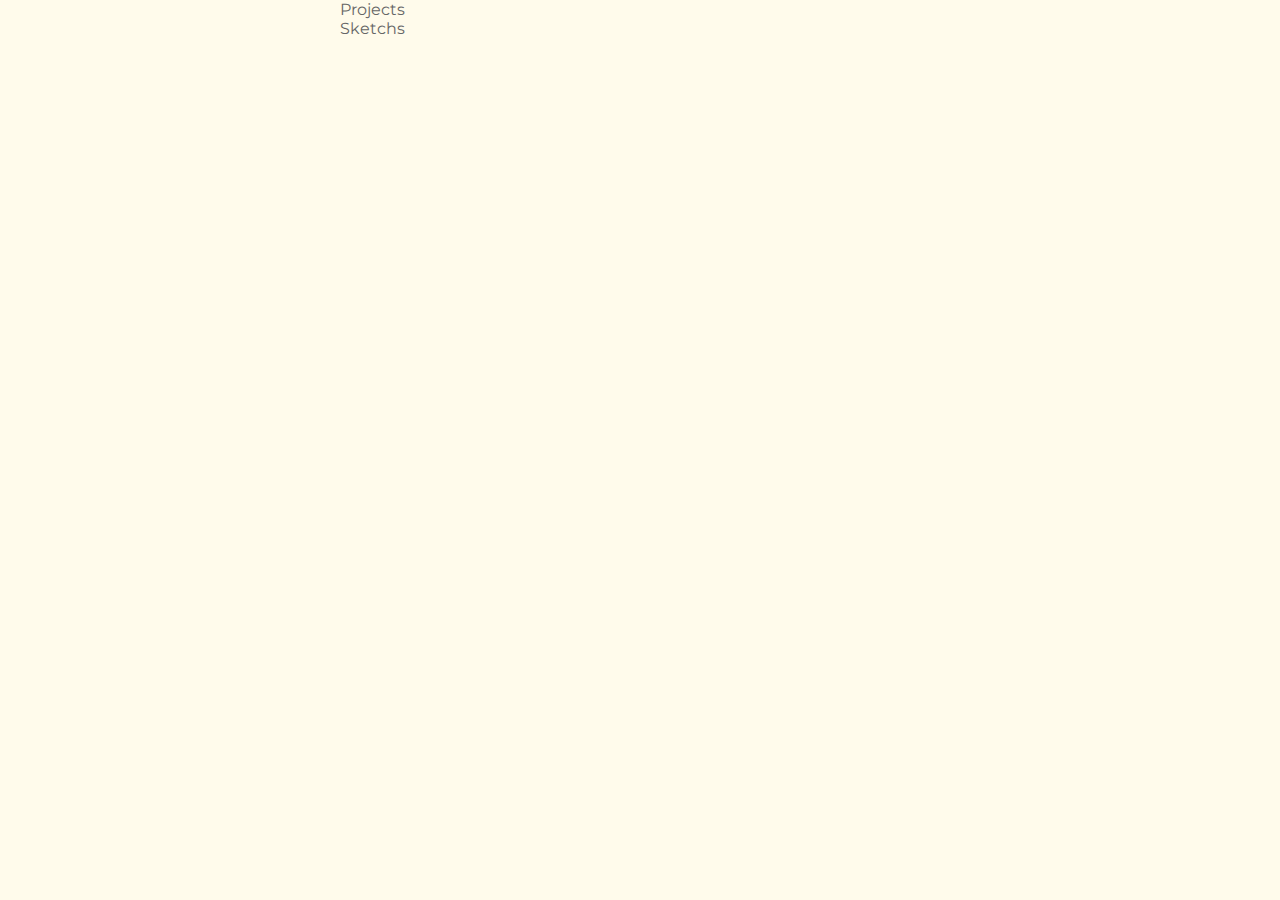
==== index.html @ c01631d0 "update site design" ====
<!DOCTYPE html>
<html>

<head>
    <link href="http://fonts.googleapis.com/css?family=Montserrat:400,700|Nunito:300,700&subset=latin,latin-ext" rel="stylesheet" type="text/css">
    <meta http-equiv="X-UA-Compatible" content="IE=edge,chrome=1" />
    <meta name="viewport" content="width=device-width, initial-scale=1.0">
    <meta name="apple-mobile-web-app-capable" content="yes">
    <meta name="description" content="mselmany" />
    <meta charset="utf-8" />
    <script src="assets/code_javascript/jquery.min.js"></script>
    <title>mselmany</title>
    
    <link rel="stylesheet" href="assets/code_css/code_css.css">
    <script src="assets/code_javascript/code_javascript.js"></script>
</head>

<body>

    <section class="field-main _border-box">
        
        <div class="field-desktop">

            <div class="container-folder _projects">
                <ul class="folder">
                    <li class="icon-folder"></li>
                    <li class="icon-folder"></li>
                    <li class="icon-folder"></li>
                    <li class="icon-folder"></li>
                </ul>
                <div class="title-folder">
                    <span>Projects</span>
                </div>
            </div>

            <div class="container-folder _sketchs">
                <ul class="folder">
                    <li class="icon-folder"></li>
                    <li class="icon-folder"></li>
                    <li class="icon-folder"></li>
                    <li class="icon-folder"></li>
                </ul>
                <div class="title-folder">
                    <span>Sketchs</span>
                </div>
            </div>
            
        </div>
        
    </section>

</body>

</html>
---- assets/code_css/code_css.css ----
/*
*
* Css reset
*
*/

html,
body,
div,
span,
object,
iframe,
h1,
h2,
h3,
h4,
h5,
h6,
p,
blockquote,
pre,
a,
abbr,
acronym,
address,
code,
del,
dfn,
em,
img,
q,
dl,
dt,
dd,
ol,
ul,
li,
fieldset,
form,
label,
legend,
table,
caption,
tbody,
tfoot,
thead,
tr,
th,
td,
article,
aside,
dialog,
figure,
footer,
header,
hgroup,
nav,
section {
    margin: 0;
    padding: 0;
    border: 0;
    font-weight: inherit;
    font-style: inherit;
    font-size: 100%;
    font-family: inherit;
    vertical-align: baseline;
    text-decoration: none;
    list-style: none;
}
img {
    width: 100%
}
a:focus {
    outline: thin dotted;
}
a:hover,
a:active {
    outline: 0;
}
a img {
    border: 0;
}
*,
*::before,
*::after {
    -webkit-text-rendering: optimizeLegibility;
    -moz-text-rendering: optimizeLegibility;
    -ms-text-rendering: optimizeLegibility;
    -o-text-rendering: optimizeLegibility;
    text-rendering: optimizeLegibility;
    -webkit-font-smoothing: antialiased;
    -moz-font-smoothing: antialiased;
    -ms-font-smoothing: antialiased;
    -o-font-smoothing: antialiased;
    font-smoothing: antialiased;
}
.anim03 {
    -webkit-transition: all .3s;
    -moz-transition: all .3s;
    -ms-transition: all .3s;
    -o-transition: all .3s;
    transition: all .3s;
}
/*
*
* Css reset end.
* Reedited for the theme specifics -bg image, body box-sizing etc.
*
*/

/*
*
* main field positioning
*
*/

html,
body {
    width: 100%;
    height: 100%;
    top: 0!important;
    font-family: "Montserrat", "Nunito", sans-serif;
}
html {
    font-size: 16px;
    -webkit-text-size-adjust: 100%;
    -ms-text-size-adjust: 100%;
    background: #fffbeb;
    color: #666;
}
body {
    overflow: hidden;
}

.field-main {
    width: 100%;
    max-width: 650px;
    height: 100%;
    margin: 0 auto;
    padding: 0 25px;
    position: relative;
    -webkit-box-sizing:border-box;
    -moz-box-sizing: border-box;
    box-sizing: border-box;
}

/*
*
* logo - header field 
*
*/

.logo-field,
.logo-field > .logo,
._LOADED .logo-field > .logo:after,
.logo-field > .title{
    -webkit-transition: all .3s .3s;
    -moz-transition: all .3s .3s;
    -ms-transition: all .3s .3s;
    -o-transition: all .3s .3s;
    transition: all .3s .3s;
}

.logo-field{
    width: 100%;
    margin: 0 auto;
    position: relative;

    height: 100%;
    max-height: 600px;
    top: 50%;
    -webkit-transform: translateY(-50%);
    -moz-transform: translateY(-50%);
    -ms-transform: translateY(-50%);
    -o-transform: translateY(-50%);
    transform: translateY(-50%);
}
._LOADED .logo-field{
    height: 200px;
    max-height: 200px;
    margin-bottom: 100px;
    padding-top: 100px;
    top: 0;
    -webkit-transform: translateY(0);
    -moz-transform: translateY(0);
    -ms-transform: translateY(0);
    -o-transform: translateY(0);
    transform: translateY(0);
}
._CLEARED .logo-field{
    height: 0;
    max-height: 0;
    margin-bottom: 0;
    padding-top: 0;
    overflow: hidden;
    opacity: 0;
}

.logo-field > .logo{
    width: 100%;
    height: 100%;
    display: block;
    position: relative;
    background-color: #f1c40f;
    /*
    -- Declared on HTML file --
    background-image: url("others/SaulifyLogo.png");
    */
    background-repeat: no-repeat;
    background-position: center;
    background-size: cover;
    border-radius: 3px;
    box-shadow: 0 1px 2px 0 #bbb;
    overflow: hidden;
}
.logo-field > .logo:after{
    content: "";
    width: 100%;
    height: 100%;
    background: rgba(241, 196, 15, 0.5);
    border-radius: 3px;
    position: absolute;
    top: 0;left: 0;
    visibility: hidden;
    opacity: 0;
}
._LOADED .logo-field > .logo:after{
    visibility: visible;
    opacity: 1;
}
._CLEARED .logo-field > .logo{
    visibility: hidden;
    opacity: 0;
}

.logo-field > .title{
    width: 100%;
    color: #eee;
    text-shadow: 0 1px 1px #444;
    font-family: "Nunito", "Montserrat", sans-serif;
    font-weight: 900;
    text-align: center;
    letter-spacing: 2px;
    text-transform: uppercase;
    white-space: nowrap;
    text-overflow: ellipsis;
    overflow: hidden;
    font-size: 50px;
    line-height: 100px;
    position: absolute;
    
    bottom: 0;
    visibility: hidden;
    opacity: 0;
}
._LOADED .logo-field > .title{
    bottom: 50px;
    visibility: visible;
    opacity: 1;
}
._CLEARED .logo-field > .title{
    bottom: -50px;
    visibility: hidden;
    opacity: 0;
}
.logo-field > .title a{
    color: #eee;
}

/*
*
* Textbox & Submit field 
*
*/

#url-form{
    width: 100%;
    margin: 0 auto;
    margin-top: 25px;
    -webkit-box-sizing:border-box;
    -moz-box-sizing: border-box;
    box-sizing: border-box;
}
._CLEARED #url-form{
    height: 50px;
}

#url-form input{
    width: 100%;
    height: 50px;
    display: block;
    padding: 15px;
    position: relative;
    -webkit-box-sizing:border-box;
    -moz-box-sizing: border-box;
    box-sizing: border-box;
    white-space: nowrap;
    text-overflow: ellipsis;
    overflow: hidden;
    border: none;
    outline: none;
    border-radius: 0;
    box-shadow: 0 1px 3px 0 #bbb;
    font-family: "Nunito", "Montserrat", sans-serif;
    font-size: 16px;
    line-height: 20px;
}
#url-form #url,
._CLEARED #url-form #url:focus{
    border-radius: 2px 2px 0 0;
}
._CLEARED #url-form #url{
    border-radius: 2px;
}

#url-form #submit{
    border-radius: 0 0 2px 2px;
}
._CLEARED #url-form #submit{
    top: -25px;
    visibility: hidden !important;
    opacity: 0 !important;
    
    -webkit-transition-property: top, visibility, opacity !important;
    transition-duration: .1s !important;
    transition-delay: 0 !important;
}
._CLEARED #url-form #submit:hover,
._CLEARED #url-form #url:focus ~ #submit{
    top: 0;
    visibility: visible!important;
    opacity: 1 !important;
    
    -webkit-transition-property: top, visibility, opacity !important;
    transition-duration: .1s !important;
    transition-delay: 0 !important;
}

#url-form #url{
    background: #fff;
    color: #666;
}
#url-form #url:hover{
    color: #444;
}
#url-form #url:focus{
    background: #fbfbfb;
    color: #444;
}

#url-form #submit{
    background: #fff;
    color: #f1c40f;
    font-weight: 900;
    cursor: pointer;
}
#url-form #submit:hover{
    background: #eaf8ff;
    color: #2cbeff;
}
#url-form #submit:active{
    background: #2cbeff;
    color: #eaf8ff;
}
/*
#url-form #submit:hover{
    background: #fffbeb;
    color: #f1c40f;
}
#url-form #submit:active{
    background: #f1c40f;
    color: #fffbeb;
}
*/


#url-form #url,
#url-form #submit{
    -webkit-transition-property: transform, visibility, opacity;
    -webkit-transition-duration: .6s;
    -webkit-transition-timing-function: ease;
    -webkit-transition-delay: 0.3s;
    -moz-transition-property: transform, visibility, opacity;
    -moz-transition-duration: .6s;
    -moz-transition-timing-function: ease;
    -moz-transition-delay: 0.3s;
    -ms-transition-property: transform, visibility, opacity;
    -ms-transition-duration: .6s;
    -ms-transition-timing-function: ease;
    -ms-transition-delay: 0.3s;
    -o-transition-property: transform, visibility, opacity;
    -o-transition-duration: .6s;
    -o-transition-timing-function: ease;
    -o-transition-delay: 0.3s;
    transition-property: transform, visibility, opacity;
    transition-duration: .6s;
    transition-timing-function: ease;
    transition-delay: 0.3s;
    visibility: hidden;
    opacity: 0;
}
#url-form #url{
    -webkit-transform: translateY(300px);
    -moz-transform: translateY(300px);
    -ms-transform: translateY(300px);
    -o-transform: translateY(300px);
    transform: translateY(300px);
}
#url-form #submit{
    -webkit-transform: translateY(450px);
    -moz-transform: translateY(450px);
    -ms-transform: translateY(450px);
    -o-transform: translateY(450px);
    transform: translateY(450px);
}

._LOADED #url-form #url,
._LOADED #url-form #submit{
    visibility: visible;
    opacity: 1;
    -webkit-transform: translateY(0);
    -moz-transform: translateY(0);
    -ms-transform: translateY(0);
    -o-transform: translateY(0);
    transform: translateY(0);
}

/*
*
* some browser hacks 
*
*/

::selection{
    background: #f1c40f;
    color: #fff
}
::-moz-selection{
    background: #f1c40f;
    color: #fff
}

::-webkit-input-placeholder {
    color: #aaa;
}
:-moz-placeholder {
    color: #aaa;
    opacity: 1;
}
::-moz-placeholder {
    color: #aaa;
    opacity: 1;
}
:-ms-input-placeholder {
    color: #aaa;
}

/*
*
* Responsive sizes
*
*/

@media screen and (max-width: 480px) {
    .logo-field > .title{
        font-size: 30px;
    }
    #url-form > #url {
        font-size: 13px;
    }
}
@media screen and (max-width: 320px) {
    #url-form > #url {
        font-size: 10px;
    }
}










/*
*
* Colors
*

#4cc1ab
#f15e22
#ed3f3e
#cbd1a9
#82669c
#e06c63
#2cbeff
#1abc9c
#34495e
#ec6d67
#f1c40f
#6a4a3c
#2ecc71

*/
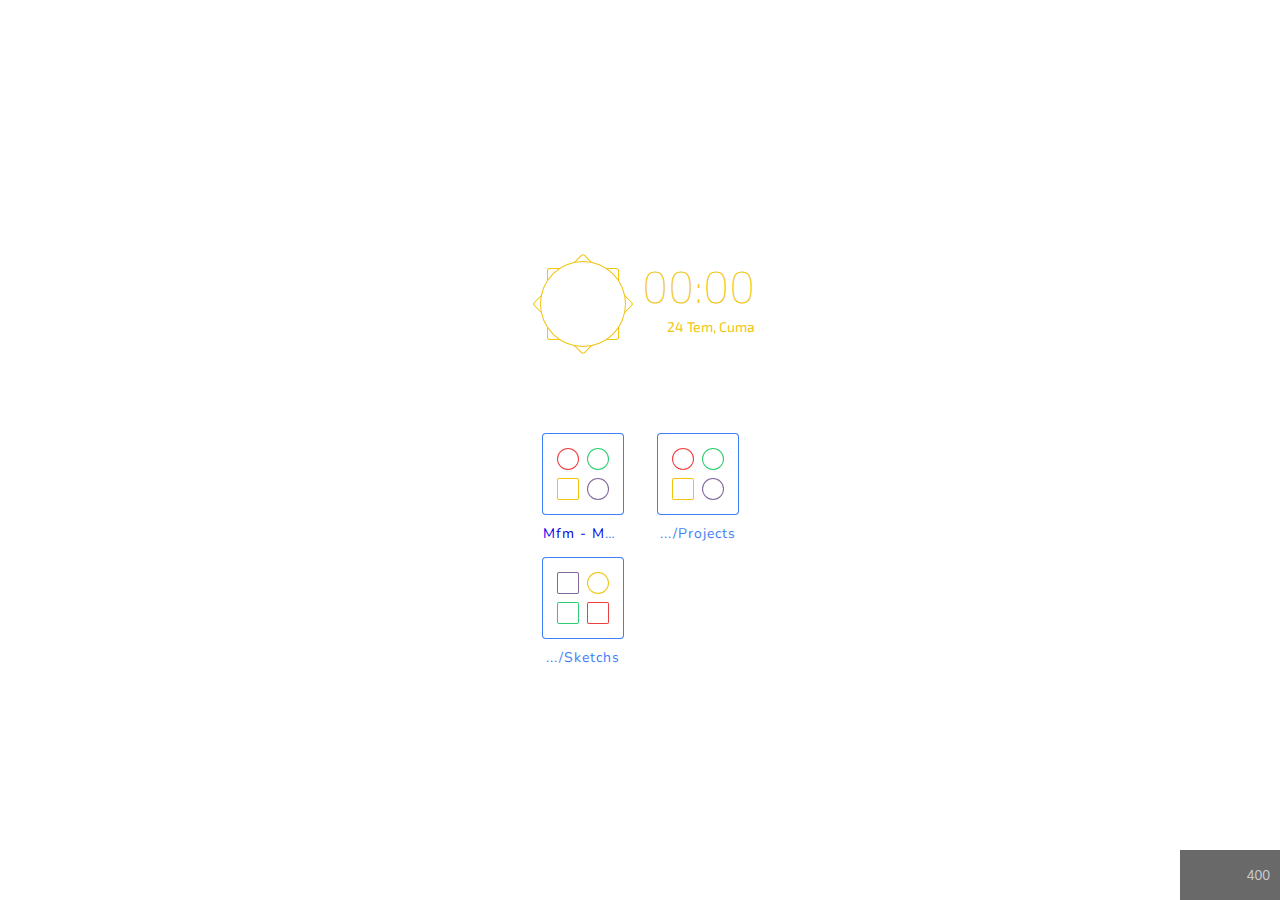
==== commit 8014775b: "MfM" ====
--- a/index.html
+++ b/index.html
@@ -2,7 +2,7 @@
 <html>
 
 <head>
-    <link href="http://fonts.googleapis.com/css?family=Montserrat:400,700|Nunito:300,700&subset=latin,latin-ext" rel="stylesheet" type="text/css">
+    <link href="http://fonts.googleapis.com/css?family=Montserrat:400,700|Nunito:300,700|Alegreya+Sans:100,400,100italic|Raleway:100,300|Exo+2:100italic,300,100&subset=latin,latin-ext" rel="stylesheet" type="text/css">
     <meta http-equiv="X-UA-Compatible" content="IE=edge,chrome=1" />
     <meta name="viewport" content="width=device-width, initial-scale=1.0">
     <meta name="apple-mobile-web-app-capable" content="yes">
@@ -17,36 +17,67 @@
 
 <body>
 
+    <button class="status anim04c">_LOADED</button>
+    
     <section class="field-main _border-box">
-        
-        <div class="field-desktop">
 
-            <div class="container-folder _projects">
-                <ul class="folder">
-                    <li class="icon-folder"></li>
-                    <li class="icon-folder"></li>
-                    <li class="icon-folder"></li>
-                    <li class="icon-folder"></li>
-                </ul>
-                <div class="title-folder">
-                    <span>Projects</span>
-                </div>
-            </div>
+        <div class="widget-watch _border-box">
 
-            <div class="container-folder _sketchs">
-                <ul class="folder">
-                    <li class="icon-folder"></li>
-                    <li class="icon-folder"></li>
-                    <li class="icon-folder"></li>
-                    <li class="icon-folder"></li>
-                </ul>
-                <div class="title-folder">
-                    <span>Sketchs</span>
+            <div class="field-air">
+                <div class="field-sun">
+                    <div class="sun"></div>
                 </div>
             </div>
             
+            <div class="field-watch">
+                <ul class="watch">
+                    <li class="clock"><span class="hour">00</span>:<span class="minute">00</span></li>
+                    <li class="date"><span class="month-count"></span> <span class="month-name"></span>, <span class="day"></span></li>
+                </ul>
+            </div>
+                                  
         </div>
         
+        <div class="widget-main _border-box">
+
+           <div class="container-folder _projects">
+               <ul class="folder">
+                   <li class="icon-folder"></li>
+                   <li class="icon-folder"></li>
+                   <li class="icon-folder"></li>
+                   <li class="icon-folder"></li>
+               </ul>
+               <div class="title-folder">
+                   <a href="/pages/projects/MfM/index.html">Mfm - MusicsfromMim�</a>
+               </div>
+           </div>
+		   
+		   <div class="container-folder _projects">
+               <ul class="folder">
+                   <li class="icon-folder"></li>
+                   <li class="icon-folder"></li>
+                   <li class="icon-folder"></li>
+                   <li class="icon-folder"></li>
+               </ul>
+               <div class="title-folder">
+                   <span>.../Projects</span>
+               </div>
+           </div>
+
+           <div class="container-folder _sketchs">
+               <ul class="folder">
+                   <li class="icon-folder"></li>
+                   <li class="icon-folder"></li>
+                   <li class="icon-folder"></li>
+                   <li class="icon-folder"></li>
+               </ul>
+               <div class="title-folder">
+                   <span>.../Sketchs</span>
+               </div>
+           </div>
+            
+        </div>
+
     </section>
 
 </body>
--- a/assets/code_css/code_css.css
+++ b/assets/code_css/code_css.css
@@ -119,30 +119,348 @@
     width: 100%;
     height: 100%;
     top: 0!important;
-    font-family: "Montserrat", "Nunito", sans-serif;
+    font-family: "Nunito", "Montserrat", sans-serif;
 }
 html {
-    font-size: 16px;
+    font-size: 14px;
     -webkit-text-size-adjust: 100%;
     -ms-text-size-adjust: 100%;
-    background: #fffbeb;
-    color: #666;
+    background: #fff;
+    color: #3e7ef8;
 }
 body {
     overflow: hidden;
 }
 
-.field-main {
-    width: 100%;
-    max-width: 650px;
-    height: 100%;
-    margin: 0 auto;
-    padding: 0 25px;
-    position: relative;
+._border-box{
     -webkit-box-sizing:border-box;
     -moz-box-sizing: border-box;
     box-sizing: border-box;
 }
+
+.field-main {
+    width: 100%;
+    max-width: 480px;
+    max-height: 100%;
+    margin: 0 auto;
+    padding: 25px;
+    position: absolute;
+}
+
+.widget-watch{
+    width: 280px;
+    height: 180px;
+    margin: 0 auto;
+    padding: 25px;
+    position: relative;
+   // box-shadow: 0 0 0 1px #f1c40f;
+    color: #f1c40f;
+    border-radius: 3px;
+    overflow: hidden;
+}
+.widget-watch:before,
+.widget-watch:after{
+    content: "";
+    width: 0;
+    height: 0;
+    display: block;
+    float: none;
+    clear: both;
+    visibility: hidden;
+}
+
+.field-air,
+.field-watch{
+    width: 50%;
+    height: 100%;
+    position: relative;
+    float: left;
+}
+
+.field-sun{
+    width: 70px;
+    height: 70px;
+    position: absolute;
+    top: 50%;left: 50%;
+    transform: translateX(-50%) translateY(-50%);
+}
+.field-sun > .sun{
+    width: 100%;
+    height: 100%;
+    box-shadow: 0 0 0 1px #f1c40f;
+    border-radius: 2px;
+}
+.field-sun > .sun:before{
+    content: "";
+    width: 100%;
+    height: 100%;
+    position: absolute;
+    top: 0;left: 0;
+    transform: rotate(45deg);
+    box-shadow: 0 0 0 1px #f1c40f;
+    border-radius: 2px;
+}
+.field-sun > .sun:after{
+    content: "";
+    width: 120%;
+    height: 120%;
+    position: absolute;
+    top: 50%;left: 50%;z-index: 3;
+    transform: translateX(-50%) translateY(-50%);
+    background: #fff;
+    box-shadow: 0 0 0 1px #f1c40f;
+    border-radius: 100%;
+}
+
+.field-watch > .watch{
+    position: relative;
+    top: 50%;left: 50%;
+    transform: translateX(-50%) translateY(-50%);
+    font-family: "Exo 2";
+    text-align: right;
+}
+.field-watch .watch > .clock{
+    font-size: 45px;
+    line-height: 45px;
+    font-weight: 100;
+}
+.field-watch .watch > .date{
+    padding: 10px 0;
+}
+
+.widget-main{
+    width: 280px;
+    min-height: 100px;
+    margin: 0 auto;
+    padding: 25px;
+    position: relative;
+   // box-shadow: 0 0 0 1px #3e7ef8;
+    color: #3e7ef8;
+    border-radius: 3px;
+    overflow: hidden;
+}
+.widget-main:before,
+.widget-main:after{
+    content: "";
+    width: 0;
+    height: 0;
+    display: block;
+    float: none;
+    clear: both;
+    visibility: hidden;
+}
+
+.container-folder{
+    width: 50%;
+    padding-top: 15px;
+    position: relative;
+    float: left;
+    clear: right;
+}
+
+.folder{
+    width: 60px;
+    height: 60px;
+    padding: 10px;
+    margin: auto;
+    position: relative;
+    z-index: 2;
+    box-shadow: 0 0 0 1px #3e7ef8;
+    border-radius: 3px;
+    cursor: pointer;
+}
+.folder:hover{
+    background: rgba(62, 126, 248, 0.1);
+    box-shadow: 0 0 0 2px #3e7ef8;
+}
+.folder:active{
+    background: rgba(62, 126, 248, 0.2);
+    transform: scale(0.97)
+}
+.title-folder{
+    max-width: 80px;
+    padding-top: 10px;
+    margin: auto;
+    position: relative;
+    z-index: 1;
+    text-align: center;
+    letter-spacing: 1px;
+    text-overflow: ellipsis;
+    white-space: nowrap;
+    overflow: hidden;
+    cursor: default;
+}
+.folder:hover ~ .title-folder:after{
+    content: "Open";
+    width: 100%;
+    position: absolute;
+    left: 0;
+    background: #fff;
+}
+
+.icon-folder{
+    width: 20px;
+    height: 20px;
+    float: left;
+    clear: right;
+    margin: 5px;
+    box-shadow: 0 0 0 1px #3e7ef8;
+    border-radius: 1px;
+}
+
+._projects .icon-folder:nth-child(1){
+    box-shadow: 0 0 0 1px #ed3f3e;
+    border-radius: 10px;
+}
+._projects .folder:hover .icon-folder:nth-child(1){
+    box-shadow: 0 0 0 2px #ed3f3e;
+}
+._projects .icon-folder:nth-child(2){
+    box-shadow: 0 0 0 1px #2ecc71;
+    border-radius: 10px;
+}
+._projects .folder:hover .icon-folder:nth-child(2){
+    box-shadow: 0 0 0 2px #2ecc71;
+}
+._projects .icon-folder:nth-child(3){
+    box-shadow: 0 0 0 1px #f1c40f;
+}
+._projects .folder:hover .icon-folder:nth-child(3){
+    box-shadow: 0 0 0 2px #f1c40f;
+}
+._projects .icon-folder:nth-child(4){
+    box-shadow: 0 0 0 1px #82669c;
+    border-radius: 10px;
+}
+._projects .folder:hover .icon-folder:nth-child(4){
+    box-shadow: 0 0 0 2px #82669c;
+}
+
+._sketchs .icon-folder:nth-child(1){
+    box-shadow: 0 0 0 1px #82669c;
+}
+._sketchs .folder:hover .icon-folder:nth-child(1){
+    box-shadow: 0 0 0 2px #82669c;
+}
+._sketchs .icon-folder:nth-child(2){
+    box-shadow: 0 0 0 1px #f1c40f;
+    border-radius: 10px;
+}
+._sketchs .folder:hover .icon-folder:nth-child(2){
+    box-shadow: 0 0 0 2px #f1c40f;
+}
+._sketchs .icon-folder:nth-child(3){
+    box-shadow: 0 0 0 1px #2ecc71;
+}
+._sketchs .folder:hover .icon-folder:nth-child(3){
+    box-shadow: 0 0 0 2px #2ecc71;
+}
+._sketchs .icon-folder:nth-child(4){
+    box-shadow: 0 0 0 1px #ed3f3e;
+}
+._sketchs .folder:hover .icon-folder:nth-child(4){
+    box-shadow: 0 0 0 2px #ed3f3e;
+}
+
+
+
+
+
+
+
+
+
+
+
+
+
+
+
+
+
+
+
+
+
+
+
+
+
+
+/*
+.field-header{
+    width: 100%;
+    height: 50px;
+    padding: 15px;
+    position: relative;
+    text-align: center;
+    line-height: 20px;
+    letter-spacing: 1px;
+    box-shadow: 0 1px 0 0 #3e7ef8;
+}
+
+.field-lists{
+    height: 310px;
+    position: relative;
+}
+
+.layer{
+    width: 100%;
+    height: 100%;
+    padding: 15px;
+    position: absolute;
+    top: 0;z-index: 1;
+    -webkit-box-sizing:border-box;
+    -moz-box-sizing: border-box;
+    box-sizing: border-box;
+    text-align: center;
+}
+
+.layer > ul li{
+    line-height: 30px;
+    white-space: nowrap;
+    text-overflow: ellipsis;
+    overflow: hidden;
+}
+
+.layer > ul li > ul li{
+    color: #888;
+}
+.layer > ul li > ul li:before{
+    content: "└";
+    padding-right: 5px;
+    color: #888;
+}
+*/
+
+/*
+*
+* Colors
+*
+
+#4cc1ab
+#f15e22
+#ed3f3e
+#cbd1a9
+#82669c
+#e06c63
+#2cbeff
+#1abc9c
+#34495e
+#ec6d67
+#f1c40f
+#6a4a3c
+#2ecc71
+
+*/
+
+
+
+
+
+
+
+
 
 /*
 *
@@ -484,23 +802,44 @@
 
 
 
-/*
-*
-* Colors
-*
-
-#4cc1ab
-#f15e22
-#ed3f3e
-#cbd1a9
-#82669c
-#e06c63
-#2cbeff
-#1abc9c
-#34495e
-#ec6d67
-#f1c40f
-#6a4a3c
-#2ecc71
-
-*/
+
+
+
+
+
+
+
+
+
+
+
+
+/*-----*/
+
+.status {
+    width: 100px;
+    height: 50px;
+    padding: 10px;
+    border: 0;
+    position: fixed;
+    bottom: 0;
+    right: 0;
+    z-index: 999999;
+    font: 100 14px/20px"Open Sans Condensed", sans-serif;
+    text-align: right;
+    background: #444;
+    color: #bbb;
+    opacity: 0.8;
+    overflow-x: hidden;
+    overflow-y: auto;
+    outline: 0;
+}
+.status:hover,
+.status:focus {
+    width: 180px;
+    height: 130px;
+    opacity: 1;
+}
+.status:focus {
+    outline: 2px solid #ff2c2c;
+}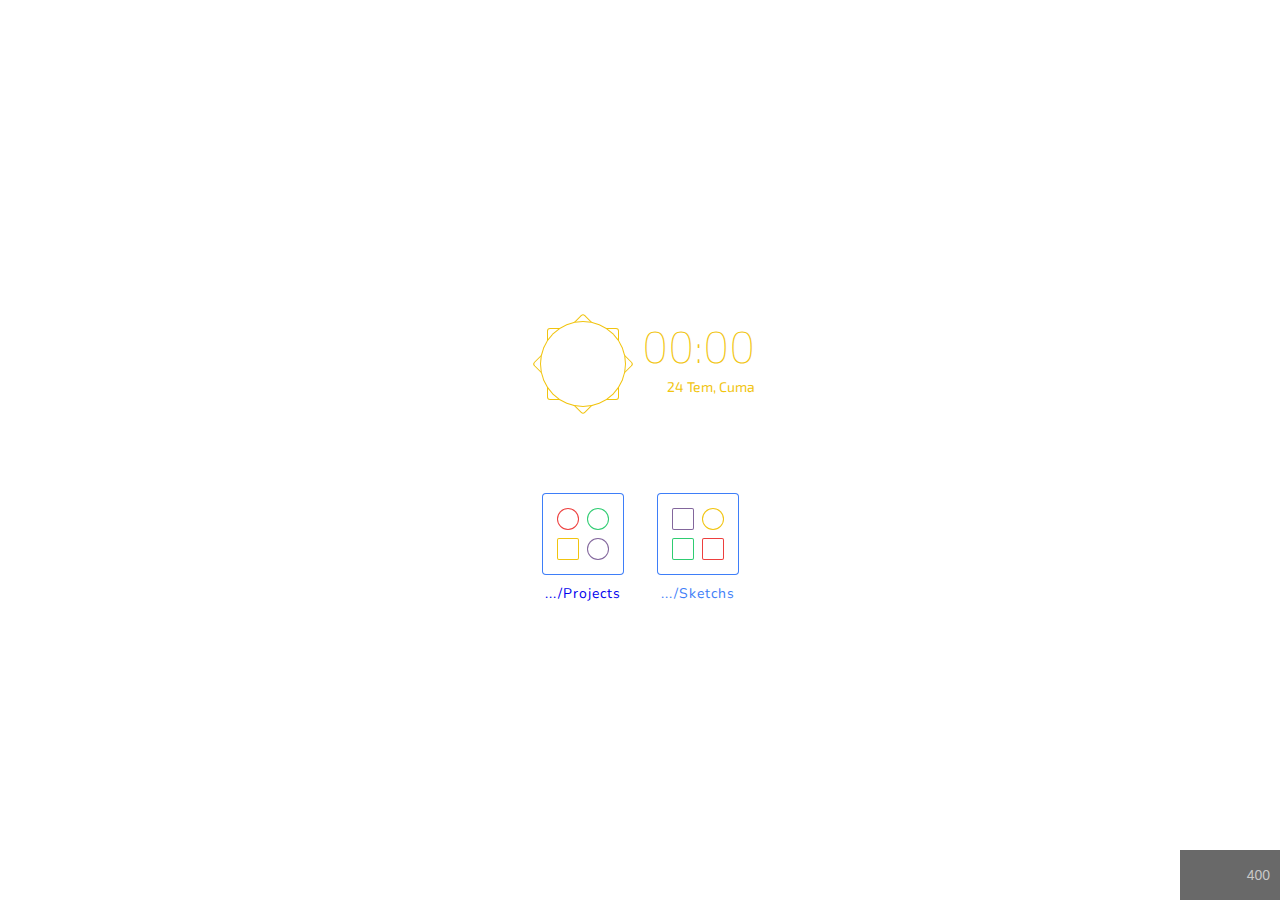
==== commit 72bb03e2: "..." ====
--- a/index.html
+++ b/index.html
@@ -39,18 +39,6 @@
         </div>
         
         <div class="widget-main _border-box">
-
-           <div class="container-folder _projects">
-               <ul class="folder">
-                   <li class="icon-folder"></li>
-                   <li class="icon-folder"></li>
-                   <li class="icon-folder"></li>
-                   <li class="icon-folder"></li>
-               </ul>
-               <div class="title-folder">
-                   <a href="/pages/projects/MfM/index.html">Mfm - MusicsfromMim�</a>
-               </div>
-           </div>
 		   
 		   <div class="container-folder _projects">
                <ul class="folder">
@@ -60,7 +48,7 @@
                    <li class="icon-folder"></li>
                </ul>
                <div class="title-folder">
-                   <span>.../Projects</span>
+                   <a href="/pages/projects/MfM/index.html">.../Projects</a>
                </div>
            </div>
 
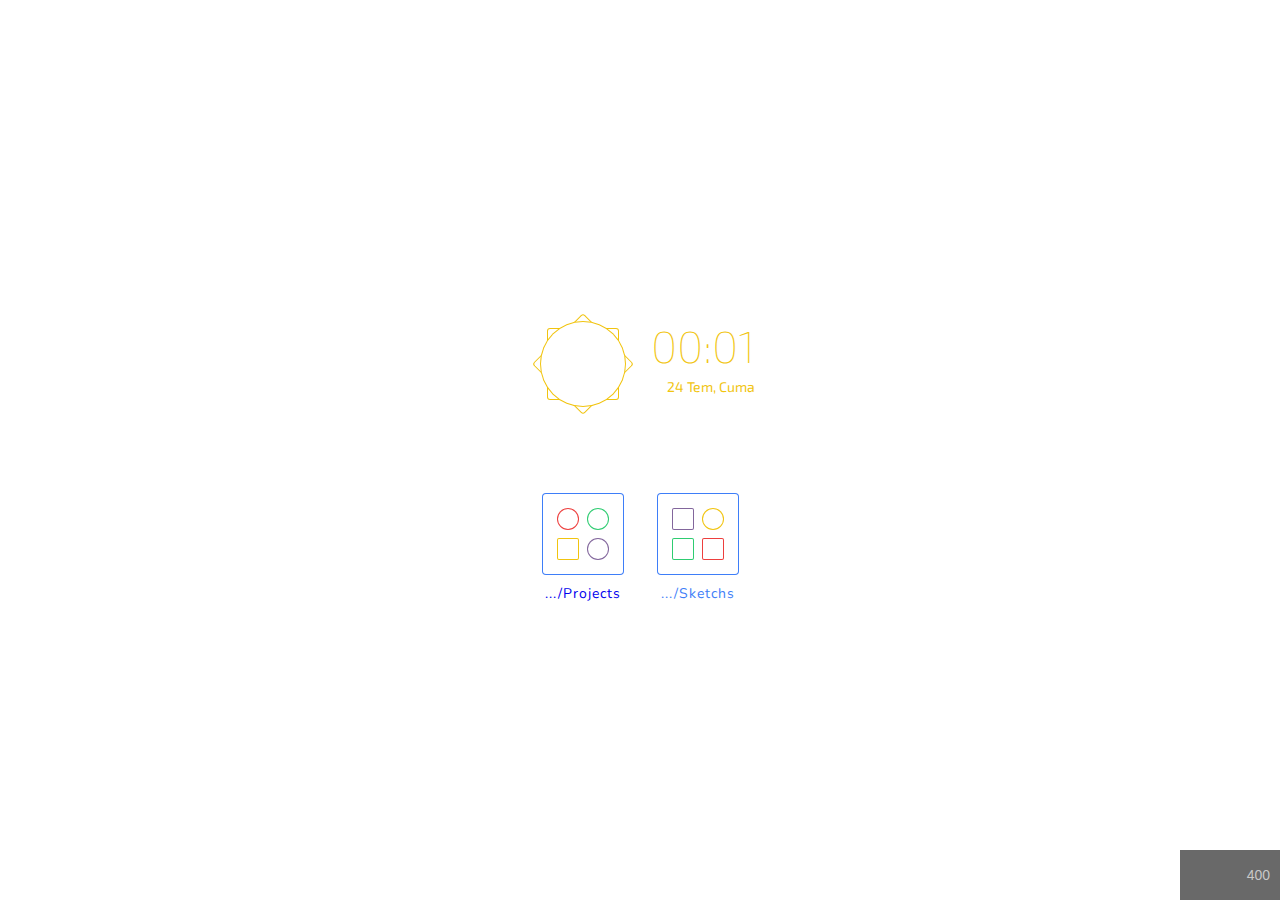
==== commit ee616290: "değişme" ====
--- a/index.html
+++ b/index.html
@@ -31,7 +31,7 @@
             
             <div class="field-watch">
                 <ul class="watch">
-                    <li class="clock"><span class="hour">00</span>:<span class="minute">00</span></li>
+                    <li class="clock"><span class="hour">00</span>:<span class="minute">01</span></li>
                     <li class="date"><span class="month-count"></span> <span class="month-name"></span>, <span class="day"></span></li>
                 </ul>
             </div>
@@ -48,7 +48,7 @@
                    <li class="icon-folder"></li>
                </ul>
                <div class="title-folder">
-                   <a href="/pages/projects/MfM/index.html">.../Projects</a>
+                   <a href="/pages/projects/MfM">.../Projects</a>
                </div>
            </div>
 
--- a/assets/code_css/code_css.css
+++ b/assets/code_css/code_css.css
@@ -811,9 +811,6 @@
 
 
 
-
-
-
 /*-----*/
 
 .status {
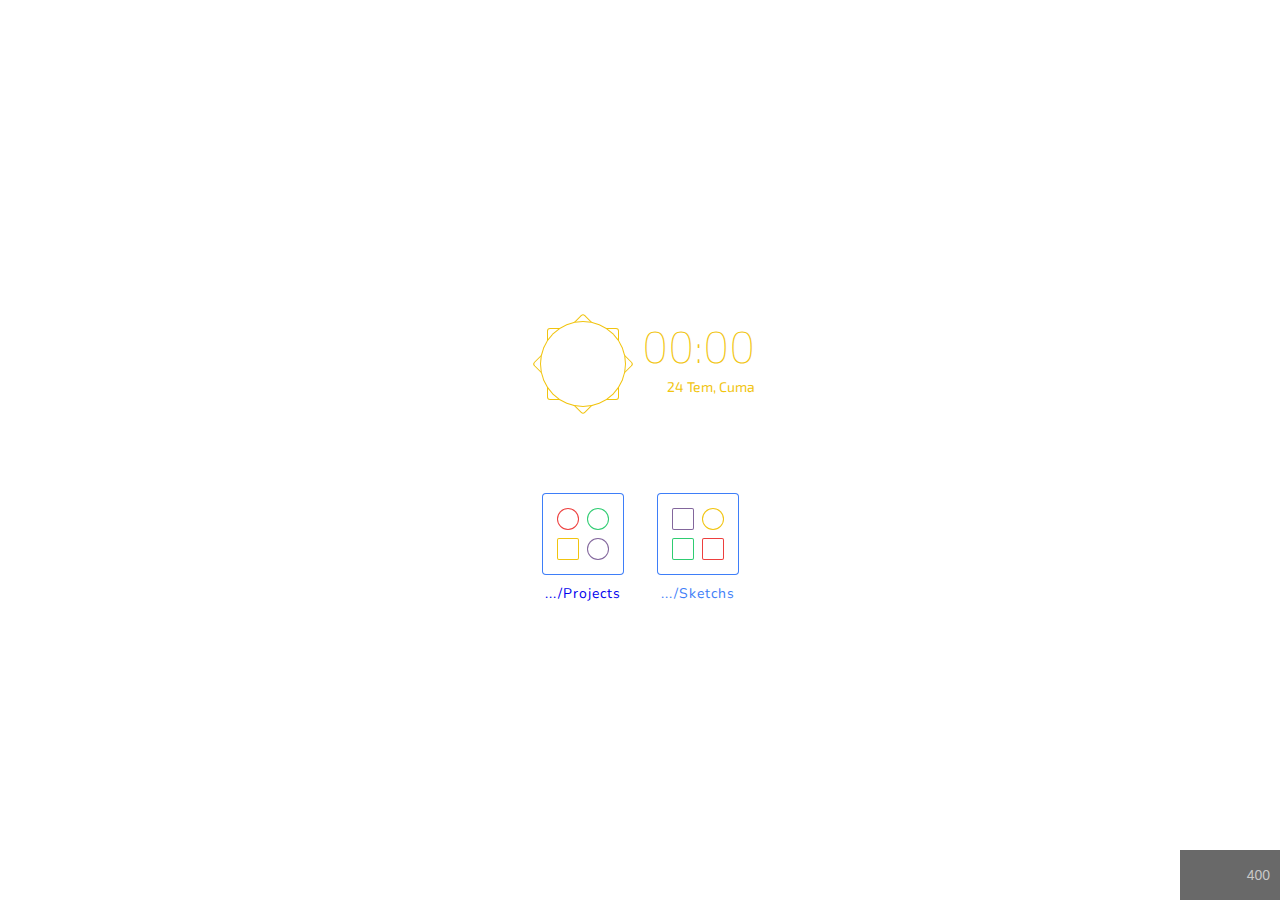
==== commit 46dc35d0: "origin" ====
--- a/index.html
+++ b/index.html
@@ -31,7 +31,7 @@
             
             <div class="field-watch">
                 <ul class="watch">
-                    <li class="clock"><span class="hour">00</span>:<span class="minute">01</span></li>
+                    <li class="clock"><span class="hour">00</span>:<span class="minute">00</span></li>
                     <li class="date"><span class="month-count"></span> <span class="month-name"></span>, <span class="day"></span></li>
                 </ul>
             </div>
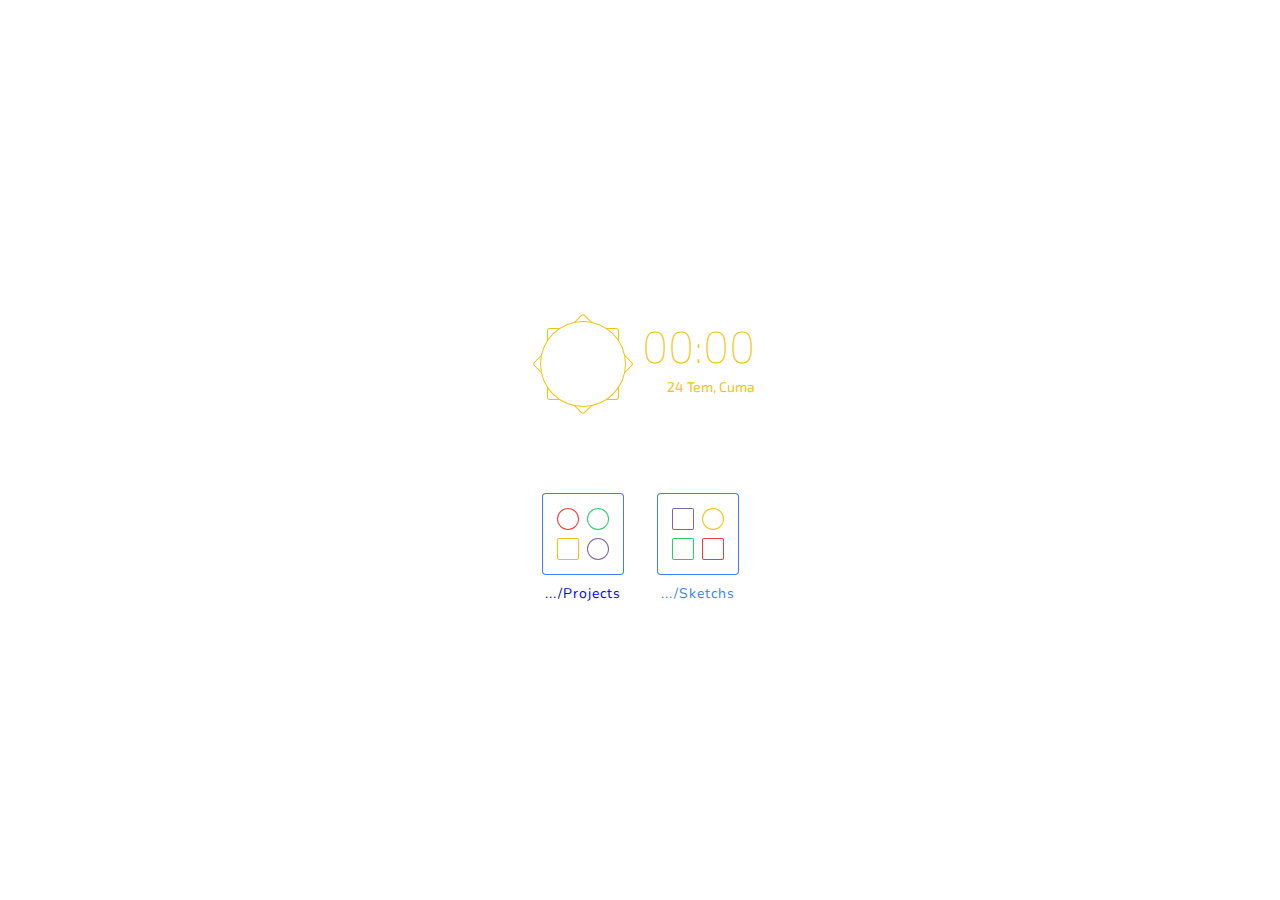
==== commit 5782c4a2: "index.html den status silindi" ====
--- a/index.html
+++ b/index.html
@@ -17,7 +17,7 @@
 
 <body>
 
-    <button class="status anim04c">_LOADED</button>
+    <!--<button class="status anim04c">_LOADED</button>-->
     
     <section class="field-main _border-box">
 
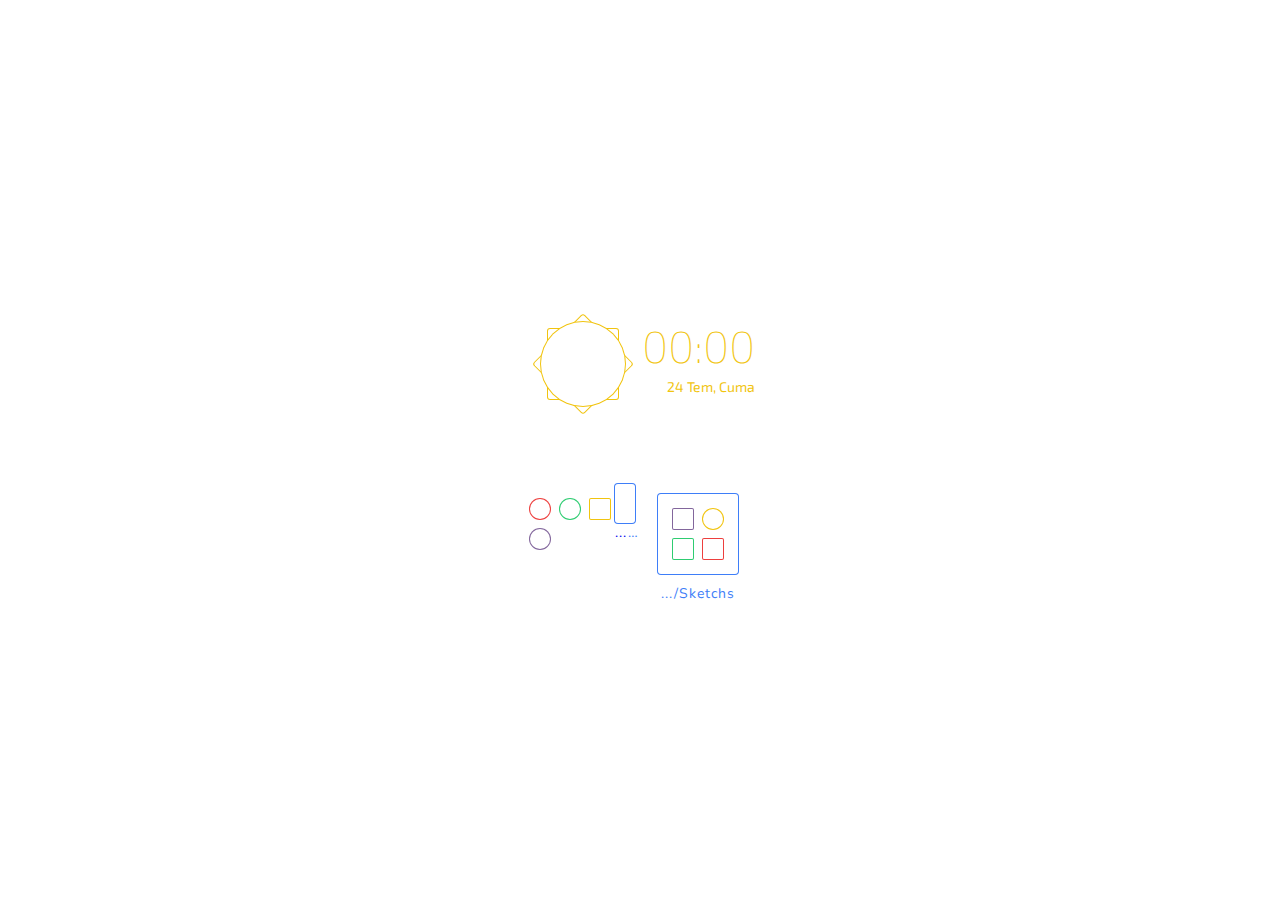
==== commit a291bc97: "Update index.html" ====
--- a/index.html
+++ b/index.html
@@ -41,12 +41,12 @@
         <div class="widget-main _border-box">
 		   
 		   <div class="container-folder _projects">
-               <ul class="folder">
+               <a class="folder" href="/pages/projects/MfM">
                    <li class="icon-folder"></li>
                    <li class="icon-folder"></li>
                    <li class="icon-folder"></li>
                    <li class="icon-folder"></li>
-               </ul>
+               </a>
                <div class="title-folder">
                    <a href="/pages/projects/MfM">.../Projects</a>
                </div>
